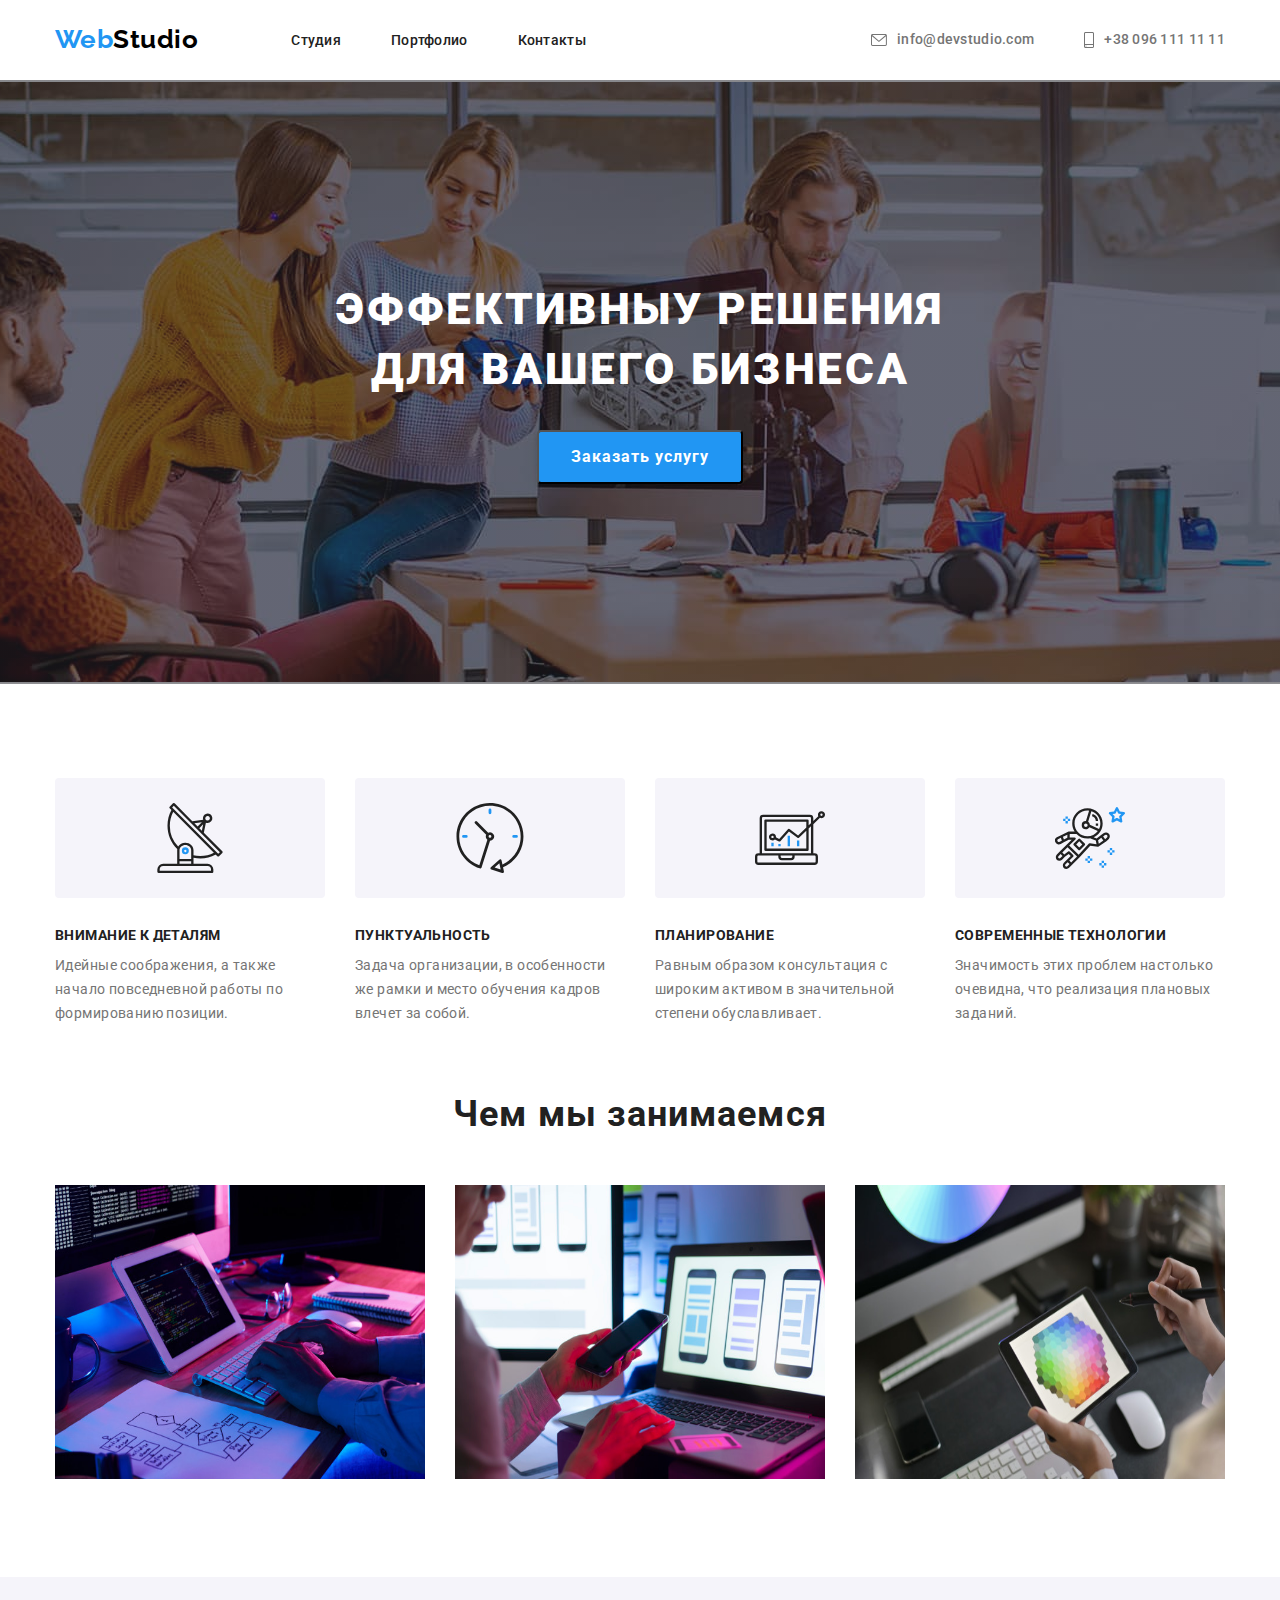
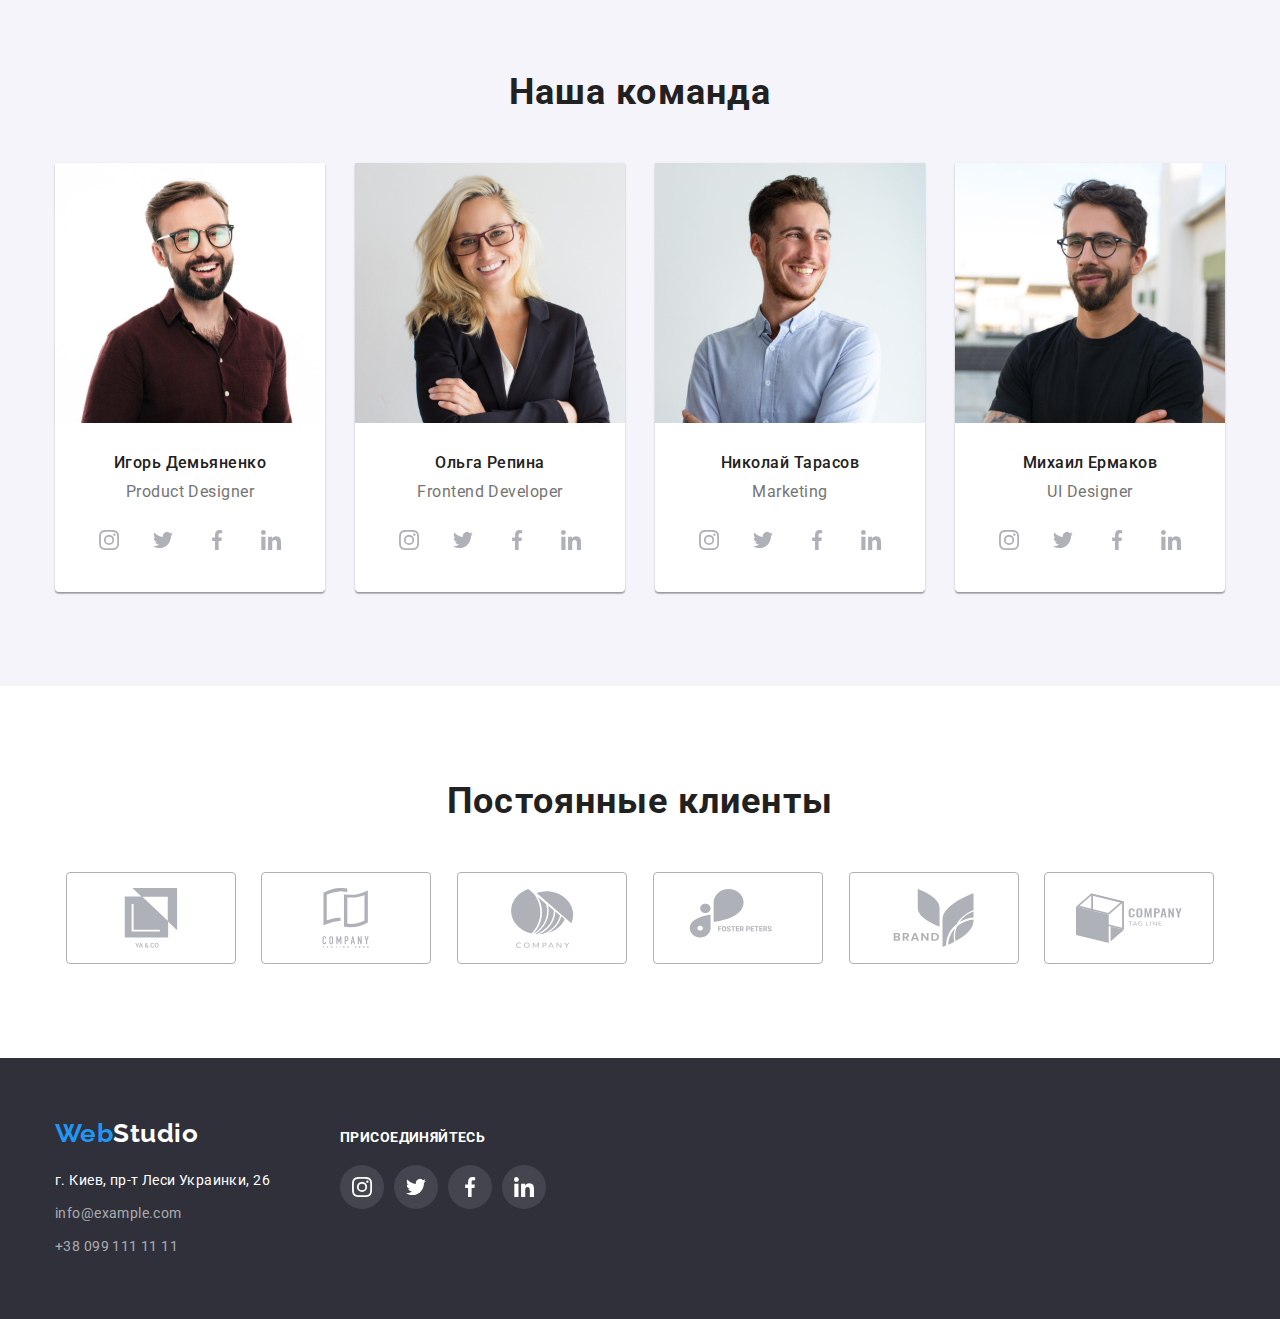
==== index.html @ c665d4f6 "создал" ====
<!DOCTYPE html>
<html lang="ru">
  <head>
    <meta charset="UTF-8" />
    <meta http-equiv="X-UA-Compatible" content="IE=edge" />
    <meta name="viewport" content="width=device-width, initial-scale=1.0" />
    <title>WebStudio</title>
    <link
      href="https://fonts.googleapis.com/css2?family=Oleo+Script&family=Raleway:wght@700&family=Roboto:wght@400;500;700;900&display=swap"
      rel="stylesheet"
    />
    <link
      rel="stylesheet"
      href="https://cdnjs.cloudflare.com/ajax/libs/modern-normalize/1.1.0/modern-normalize.min.css"
      integrity="sha512-wpPYUAdjBVSE4KJnH1VR1HeZfpl1ub8YT/NKx4PuQ5NmX2tKuGu6U/JRp5y+Y8XG2tV+wKQpNHVUX03MfMFn9Q=="
      crossorigin="anonymous"
      referrerpolicy="no-referrer"
    />

    <link rel="stylesheet" href="./css/styles.css" />
  </head>

  <body class="page">
    <!-- ====================header=================== -->
    <header class="page-header">
      <div class="container">
        <nav class="nav-logo">
          <a href="/" class="logo"> <span class="logo-blu">Web</span>Studio</a>
          <ul class="site-nav">
            <li><a href="./index.html">Студия</a></li>
            <li><a href="./portfolio.html">Портфолио</a></li>
            <li><a href="">Контакты</a></li>
          </ul>
        </nav>

        <ul class="contacts">
          <li>
            <a href="mailto:info@devstudio.com">
              <svg class="mail">
                <use href="./image/symbol-defs-hover.svg#icon-mail"></use>
              </svg>
              info@devstudio.com
            </a>
          </li>
          <li>
            <a href="tel:+380961111111">
              <svg class="tel">
                <use href="./image/symbol-defs-hover.svg#icon-smartphone"></use>
              </svg>
              +38 096 111 11 11
            </a>
          </li>
        </ul>
      </div>
    </header>

    <!-- =========================body================= -->

    <main>
      <!-- ========================= Hero ===================== -->

      <section class="hero">
        <div class="container">
          <h1 class="hero-title">ЭФФЕКТИВНЫУ РЕШЕНИЯ ДЛЯ ВАШЕГО БИЗНЕСА</h1>
          <button type="button" class="hero-button">Заказать услугу</button>
        </div>
      </section>

      <!-- ==========================Accent=============================== -->

      <section class="section-accent">
        <div class="container">
          <h2 class="visually-hidden">Скрытый заголовк</h2>

          <div class="proba">
            <div class="box-card-accent">
              <div class="box">
                <svg width="70px" height="70px">
                  <use href="./image/symbol-defs.svg#icon-antenna"></use>
                </svg>
              </div>
              <ul class="accent-list">
                <li class="accent-text">
                  <h3 class="section-title">Внимание к деталям</h3>
                  <p class="section-text">
                    Идейные соображения, а также начало повседневной работы по формированию позиции.
                  </p>
                </li>
              </ul>
            </div>

            <div class="box-card">
              <div class="box">
                <svg width="70px" height="70px">
                  <use href="./image/symbol-defs.svg#icon-clock"></use>
                </svg>
              </div>
              <ul class="accent-list">
                <li class="accent-text">
                  <h3 class="section-title">Пунктуальность</h3>
                  <p class="section-text">
                    Задача организации, в особенности же рамки и место обучения кадров влечет за
                    собой.
                  </p>
                </li>
              </ul>
            </div>
            <div class="box-card">
              <div class="box">
                <svg width="70px" height="70px">
                  <use href="./image/symbol-defs.svg#icon-diagram"></use>
                </svg>
              </div>
              <ul class="accent-list">
                <li class="accent-text">
                  <h3 class="section-title">Планирование</h3>
                  <p class="section-text">
                    Равным образом консультация с широким активом в значительной степени
                    обуславливает.
                  </p>
                </li>
              </ul>
            </div>
            <div class="box-card">
              <div class="box">
                <svg width="70px" height="70px">
                  <use href="./image/symbol-defs.svg#icon-astronaut"></use>
                </svg>
              </div>
              <ul class="accent-list">
                <li class="accent-text">
                  <h3 class="section-title">Современные технологии</h3>
                  <p class="section-text">
                    Значимость этих проблем настолько очевидна, что реализация плановых заданий.
                  </p>
                </li>
              </ul>
            </div>
          </div>
        </div>
      </section>

      <!-- ===========================About============================= -->

      <section class="secction-about">
        <div class="container">
          <h2 class="section-about-title">Чем мы занимаемся</h2>
          <ul class="about-list">
            <li class="about-img">
              <img src="./image/1.jpg" alt="создание сайта" width="370" height="294" />
            </li>
            <li class="about-img">
              <img
                src="./image/2.jpg"
                alt="создание мобильных приложений"
                width="370"
                height="294"
              />
            </li>
            <li class="about-img">
              <img src="./image/3.jpg" alt="дизайн" width="370" height="294" />
            </li>
          </ul>
        </div>
      </section>

      <!-- ============================Team============================ -->

      <section class="section-title-team">
        <div class="container">
          <h2 class="section-team-title">Наша команда</h2>
          <ul class="team-list">
            <li>
              <div class="card-team">
                <img src="./image/4.jpeg" alt="Игорь Демьяненко" width="270" height="260" />
                <div class="blok-name">
                  <h3 class="team-title">Игорь Демьяненко</h3>
                  <p lang="en" class="team-text">Product Designer</p>
                </div>
                <ul class="team-social">
                  <li class="item-team">
                    <a href="./portfolio.html" class="social-link">
                      <svg class="icon-team" widht="20px" height="20px">
                        <use href="./image/symbol-defs-hover.svg#icon-instagram"></use>
                      </svg>
                    </a>
                  </li>
                  <li class="item-team">
                    <a href="./portfolio.html" class="social-link">
                      <svg widht="20px" height="20px">
                        <use href="./image/symbol-defs-hover.svg#icon-twitter"></use>
                      </svg>
                    </a>
                  </li>
                  <li class="item-team">
                    <a href="./portfolio.html" class="social-link">
                      <svg widht="20px" height="20px">
                        <use href="./image/symbol-defs-hover.svg#icon-facebook"></use>
                      </svg>
                    </a>
                  </li>
                  <li class="item-team">
                    <a href="./portfolio.html" class="social-link">
                      <svg widht="20px" height="20px">
                        <use href="./image/symbol-defs-hover.svg#icon-linkedin"></use>
                      </svg>
                    </a>
                  </li>
                </ul>
              </div>
            </li>
            <li>
              <div class="card-team">
                <img src="./image/5.jpeg" alt="Ольга Репина" width="270" height="260" />
                <div class="blok-name">
                  <h3 class="team-title">Ольга Репина</h3>
                  <p lang="en" class="team-text">Frontend Developer</p>
                </div>
                <ul class="team-social">
                  <li class="item-team">
                    <a href="./portfolio.html" class="social-link">
                      <svg class="icon-team" widht="20px" height="20px">
                        <use href="./image/symbol-defs-hover.svg#icon-instagram"></use>
                      </svg>
                    </a>
                  </li>
                  <li class="item-team">
                    <a href="./portfolio.html" class="social-link">
                      <svg widht="20px" height="20px">
                        <use href="./image/symbol-defs-hover.svg#icon-twitter"></use>
                      </svg>
                    </a>
                  </li>
                  <li class="item-team">
                    <a href="./portfolio.html" class="social-link">
                      <svg widht="20px" height="20px">
                        <use href="./image/symbol-defs-hover.svg#icon-facebook"></use>
                      </svg>
                    </a>
                  </li>
                  <li class="item-team">
                    <a href="./portfolio.html" class="social-link">
                      <svg widht="20px" height="20px">
                        <use href="./image/symbol-defs-hover.svg#icon-linkedin"></use>
                      </svg>
                    </a>
                  </li>
                </ul>
              </div>
            </li>
            <li>
              <div class="card-team">
                <img src="./image/6.jpeg" alt="Николай Тарасов" width="270" height="260" />
                <div class="blok-name">
                  <h3 class="team-title">Николай Тарасов</h3>
                  <p lang="en" class="team-text">Marketing</p>
                </div>
                <ul class="team-social">
                  <li class="item-team">
                    <a href="./portfolio.html" class="social-link">
                      <svg class="icon-team" widht="20px" height="20px">
                        <use href="./image/symbol-defs-hover.svg#icon-instagram"></use>
                      </svg>
                    </a>
                  </li>
                  <li class="item-team">
                    <a href="./portfolio.html" class="social-link">
                      <svg widht="20px" height="20px">
                        <use href="./image/symbol-defs-hover.svg#icon-twitter"></use>
                      </svg>
                    </a>
                  </li>
                  <li class="item-team">
                    <a href="./portfolio.html" class="social-link">
                      <svg widht="20px" height="20px">
                        <use href="./image/symbol-defs-hover.svg#icon-facebook"></use>
                      </svg>
                    </a>
                  </li>
                  <li class="item-team">
                    <a href="./portfolio.html" class="social-link">
                      <svg widht="20px" height="20px">
                        <use href="./image/symbol-defs-hover.svg#icon-linkedin"></use>
                      </svg>
                    </a>
                  </li>
                </ul>
              </div>
            </li>

            <li>
              <div class="card-team">
                <img src="./image/7.jpeg" alt="Михаил Ермаков" width="270" height="260" />
                <div class="blok-name">
                  <h3 class="team-title">Михаил Ермаков</h3>
                  <p lang="en" class="team-text">UI Designer</p>
                </div>
                <ul class="team-social">
                  <li class="item-team">
                    <a href="./portfolio.html" class="social-link">
                      <svg class="icon-team" widht="20px" height="20px">
                        <use href="./image/symbol-defs-hover.svg#icon-instagram"></use>
                      </svg>
                    </a>
                  </li>
                  <li class="item-team">
                    <a href="./portfolio.html" class="social-link">
                      <svg widht="20px" height="20px">
                        <use href="./image/symbol-defs-hover.svg#icon-twitter"></use>
                      </svg>
                    </a>
                  </li>
                  <li class="item-team">
                    <a href="./portfolio.html" class="social-link">
                      <svg widht="20px" height="20px">
                        <use href="./image/symbol-defs-hover.svg#icon-facebook"></use>
                      </svg>
                    </a>
                  </li>
                  <li class="item-team">
                    <a href="./portfolio.html" class="social-link">
                      <svg widht="20px" height="20px">
                        <use href="./image/symbol-defs-hover.svg#icon-linkedin"></use>
                      </svg>
                    </a>
                  </li>
                </ul>
              </div>
            </li>
          </ul>
        </div>
      </section>

      <!-- =======================KLIENT======================= -->
      <section class="klient">
        <div class="container">
          <h1 class="visually-hidden">Odessa</h1>
          <h2 class="klient-title">Постоянные клиенты</h2>
          <!-- <div class="klient-compani"> -->

          <div class="klient-compani">
            <ul class="klient-list">
              <li>
                <a class="linkpo" href="/index.html"
                  ><div class="card-company">
                    <svg class="icon-klient">
                      <use href="./image/symbol-defs-hover.svg#icon-company1"></use>
                    </svg></div
                ></a>
              </li>
            </ul>
            <ul class="klient-list">
              <li>
                <a class="linkpo" href="/index.html"
                  ><div class="card-company">
                    <svg class="icon-klient">
                      <use href="./image/symbol-defs-hover.svg#icon-company2"></use>
                    </svg></div
                ></a>
              </li>
            </ul>
            <ul class="klient-list">
              <li>
                <a class="linkpo" href="/index.html"
                  ><div class="card-company">
                    <svg class="icon-klient">
                      <use href="./image/symbol-defs-hover.svg#icon-company3"></use>
                    </svg></div
                ></a>
              </li>
            </ul>
            <ul class="klient-list">
              <li>
                <a class="linkpo" href="/index.html"
                  ><div class="card-company">
                    <svg class="icon-klient">
                      <use href="./image/symbol-defs-hover.svg#icon-company4"></use>
                    </svg></div
                ></a>
              </li>
            </ul>
            <ul class="klient-list">
              <li>
                <a class="linkpo" href="/index.html"
                  ><div class="card-company">
                    <svg class="icon-klient">
                      <use href="./image/symbol-defs-hover.svg#icon-company5"></use>
                    </svg></div
                ></a>
              </li>
            </ul>
            <ul class="klient-list">
              <li>
                <a class="linkpo" href="/index.html"
                  ><div class="card-company">
                    <svg class="icon-klient">
                      <use href="./image/symbol-defs-hover.svg#icon-company6"></use>
                    </svg></div
                ></a>
              </li>
            </ul>
          </div>
        </div>
      </section>
    </main>

    <!-- ===========================footer===================== -->

    <footer>
      <section class="section-footer">
        <div class="container">
          <div class="footer-adress-blok">
            <a href="/" class="logo logo-footer">
              <span class="logo-blu">Web</span><span class="logo-white">Studio</span></a
            >
            <address>
              <div class="adress">
                <ul class="adress-list">
                  <li class="logo-adress">
                    <a
                      href="https://www.google.com/maps/place/%D0%B1%D1%83%D0%BB.+%D0%9B%D0%B5%D1%81%D0%B8+%D0%A3%D0%BA%D1%80%D0%B0%D0%B8%D0%BD%D0%BA%D0%B8,+26,+%D0%9A%D0%B8%D0%B5%D0%B2,+02000/@50.4265807,30.5383858,17z/data=!3m1!4b1!4m5!3m4!1s0x40d4cf0e033ecbe9:0x57a4dffefec77da0!8m2!3d50.4265807!4d30.5383858"
                    >
                      г. Киев, пр-т Леси Украинки, 26</a
                    >
                  </li>

                  <li class="logo-mail"><a href="mailto:info@example.com">info@example.com</a></li>

                  <li class="logo-tel"><a href="tel:+380991111111">+38 099 111 11 11</a></li>
                </ul>
              </div>
            </address>
          </div>
          <div class="footer-social">
            <h3 class="footer-social-title">присоединяйтесь</h3>
            <ul class="footer-social-list">
              <li class="item-team">
                <a href="./portfolio.html" class="social-link-footer">
                  <svg class="icon-team" widht="20px" height="20px">
                    <use href="./image/symbol-defs-hover.svg#icon-instagram"></use>
                  </svg>
                </a>
              </li>
              <li class="item-team">
                <a href="./portfolio.html" class="social-link-footer">
                  <svg widht="20px" height="20px">
                    <use href="./image/symbol-defs-hover.svg#icon-twitter"></use>
                  </svg>
                </a>
              </li>
              <li class="item-team">
                <a href="./portfolio.html" class="social-link-footer">
                  <svg widht="20px" height="20px">
                    <use href="./image/symbol-defs-hover.svg#icon-facebook"></use>
                  </svg>
                </a>
              </li>
              <li class="item-team">
                <a href="./portfolio.html" class="social-link-footer">
                  <svg widht="20px" height="20px">
                    <use href="./image/symbol-defs-hover.svg#icon-linkedin"></use>
                  </svg>
                </a>
              </li>
            </ul>
          </div>
        </div>
      </section>
    </footer>
  </body>
</html>
---- css/styles.css ----
/* html {
  box-sizing: border-box;
}
*,
*::before,
*::after {
  box-sizing: inherit;
  margin: 0;
} */

*,
*::before,
*::after {
  box-sizing: border-box;
  margin: 0px;
}

:root {
  --primary-text-color: #757575;
  --title-text-color: #212121;
  --accent-text-color: #2196f3;
  --box-sizing: 1200px;
}
.page {
  background: #ffffff;
  color: var(--primary-text-color);
  font-family: roboto, sans-serif;
  letter-spacing: 0.03em;
}

ul {
  list-style: none;
  padding: 0px;
  margin: 0px;
}

h1,
h2,
h3,
h4,
h5,
h6,
p,
ul,
ol {
  box-sizing: border-box;
}

a {
  text-decoration: none;
}
.visually-hidden {
  position: absolute;
  width: 1px;
  height: 1px;
  margin: -1px;
  border: 0;
  padding: 0;
  white-space: nowrap;
  clip-path: inset(100%);
  clip: rect(0 0 0 0);
  overflow: hidden;
}

/* * * {
  outline: 2px solid red;
} */

.container {
  width: var(--box-sizing);
  margin-left: auto;
  margin-right: auto;
}

/* =====хедер======= */

.page-header {
  padding-top: 24px;
  padding-bottom: 25px;
  background: #ffffff;
}

.page-header .container {
  box-sizing: border-box;
  width: var(--box-sizing);
  display: flex;
  /* height: 80px; */
  align-items: center;
  margin: auto;
  padding-left: 15px;
  padding-right: 15px;
  /* outline: 2px solid red; */
}

.nav-logo {
  display: flex;
  align-items: center;
  margin-left: 0px;
}
/* .page-header {
  display: flex;
  align-items: center;
} */

/* логотип */
.logo {
  color: #000000;
  font-family: Raleway;
  font-size: 26px;
  line-height: 1.2;
  font-weight: 700;
  text-decoration: none;
  margin-right: 93px;
}
.logo-blu {
  color: var(--accent-text-color);
}
/* навигация */
.site-nav {
  display: flex;
  flex-direction: row;
  gap: 50px;
}
.site-nav a {
  color: var(--title-text-color);
  font-size: 14px;
  letter-spacing: 0.02em;
  font-weight: 500;
  font-size: 14px;
  line-height: 1.14;
}
.site-nav a:hover,
.site-nav a:focus {
  color: var(--accent-text-color);
}
/* контакты */
.contacts a {
  color: var(--primary-text-color);
  font-weight: 500;
  font-size: 14px;
  line-height: 1.14;
  letter-spacing: 0.02em;
  text-decoration: none;
  margin: 0;
  display: flex;
  align-items: center;
  justify-content: space-between;
}
.contacts {
  display: flex;
  gap: 50px;
  margin-left: auto;
  align-items: center;
}

.contacts :hover,
.contacts :focus,
.contacts :hover .mail,
.contacts :focus .mail,
.contacts :hover .tel,
.contacts :focus .tel {
  color: var(--accent-text-color);
  fill: var(--accent-text-color);
}
.mail {
  display: block;
  width: 16px;
  height: 12px;
  padding: 0;
  border: 0;
  margin-right: 10px;
  fill: var(--primary-text-color);
}
.tel {
  display: block;
  width: 10px;
  height: 16px;
  padding: 0;
  border: 0;
  margin-right: 10px;
  fill: var(--primary-text-color);
  /* outline: 2px solid red; */
}
/*========= hero ===========*/

.hero {
  padding-top: 200px;
  padding-bottom: 200px;
  background-color: #c4c4c4;
  background-image: linear-gradient(rgba(47, 48, 58, 0.4), rgba(47, 48, 58, 0.4)),
    url(../image/hero.jpeg);
  max-width: 1600px;
  background-position: 50% 50%;
  background-repeat: no-repeat;
  margin: auto;
}

.hero .container {
  width: 1200px;
  margin: auto;
}

/* .hero ::before {
  display: block;
  background-image: url(../image/hero.jpeg);
  background: rgba(47, 48, 58, 0.4);
  background-size: contain;
  background-position: center;
} */

.hero-title,
.hero-button {
  color: #ffffff;
  /* color: #1fda9b; */
}
.hero-title {
  width: 696px;
  font-weight: 900;
  font-size: 44px;
  line-height: 1.36;
  text-align: center;
  letter-spacing: 0.06em;
  margin: auto;
  padding-bottom: 30px;
}

/* button */
.hero-button {
  /* width: 200px;
  height: 50px; */
  background-color: #2196f3;
  font-family: inherit;
  box-shadow: 0px 4px 4px rgba(0, 0, 0, 0.15);
  border-radius: 4px;
  font-weight: 700;
  font-size: 16px;
  line-height: 1.88;
  display: flex;
  /* align-items: center; */
  text-align: center;
  letter-spacing: 0.06em;
  cursor: pointer;
  margin: auto;
  padding: 10px 32px;
  /* box-sizing: border-box;
  width: 200px;
  height: 50px; */
}
/* ===== Accent section =======*/
.box {
  width: 270px;
  height: 120px;
  background: #f5f4fa;
  border-radius: 4px;
  /* outline: 2px solid red; */
  display: flex;
  justify-content: center;
  align-items: center;
  /* padding: 25px 100px; */
  /* margin-bottom: 30px; */
}
.section-accent {
  padding-top: 94px;
  padding-bottom: 94px;
}

.section-accent .container {
  width: var(--box-sizing);
  margin: auto;
  padding-left: 15px;
  padding-right: 15px;
}

.proba {
  display: flex;
  justify-content: space-between;
}

.accent-text {
  width: 270px;
  height: 101px;
  /* margin-right: 30px; */
  /* padding: 0px; */
}

.section-title {
  color: var(--title-text-color);
  font-weight: 700;
  font-size: 14px;
  line-height: 1.14;
  letter-spacing: 0.03em;
  text-transform: uppercase;
  padding-bottom: 10px;
  padding-top: 30px;
}

.section-text {
  font-size: 14px;
  line-height: 1.71;
  letter-spacing: 0.03em;
  box-sizing: border-box;
  width: 270px;
}

/* ========About================= */
.secction-about {
  padding-bottom: 94px;
}

.secction-about .container {
  width: var(--box-sizing);
  margin: auto;
  padding-left: 15px;
  padding-right: 15px;
}
.section-about-title {
  color: var(--title-text-color);
  font-weight: 700;
  font-size: 36px;
  line-height: 1.17;
  text-align: center;
  letter-spacing: 0.03em;
  /* padding-top: 94px; */
  justify-content: center;
  margin-bottom: 50px;
}
.about-list {
  padding: 0px;
  /* padding-bottom: 94px; */
  box-sizing: border-box;
  display: flex;
  flex-wrap: wrap;
  gap: 30px;
  margin-left: auto;
  margin-right: auto;
  justify-content: center;
}
.about {
  width: var(--box-sizing);
}

/* ==============================Team============== */

.section-title-team {
  padding-top: 94px;
  background: #F5F4FA;
  padding-bottom: 94px;
}

.section-title-team .container {
  width: var(--box-sizing);
  margin: auto;
  padding-left: 15px;
  padding-right: 15px;
}

/* .team-vizitka {
  display: flex;
  flex-direction: row;
} */

.section-team-title {
  color: var(--title-text-color);
  font-weight: 700;
  font-size: 36px;
  line-height: 1.17;
  text-align: center;
  letter-spacing: 0.03em;
  box-sizing: border-box;
  margin-bottom: 50px;
  /* outline: 2px solid red; */
  /* margin-bottom: 50px; */
}

.card-team {
  width: 270px;
  height: auto;
  padding-bottom: 30px;
  border-radius: 0px 0px 4px 4px;
  box-shadow: 0px 1px 3px rgba(0, 0, 0, 0.12), 0px 1px 1px rgba(0, 0, 0, 0.14),
    0px 2px 1px rgba(0, 0, 0, 0.2);
  background-color: #ffffff;
  display: flex;
  flex-direction: column;
}

.blok-name {
  padding-top: 30px;
  display: flex;
  flex-direction: column;
  justify-items: center;
  align-items: center;
  gap: 10px;
}
.team-title {
  color: var(--title-text-color);
  font-weight: 500;
  font-size: 16px;
  line-height: 1.2;
  text-align: center;
  letter-spacing: 0.03em;
  /* padding-bottom: 10px; */
}

.team-text {
  font-size: 16px;
  line-height: 1.2;
  text-align: center;
  letter-spacing: 0.03em;
  margin-bottom: 16px;
}

.team-list {
  padding: 0px;
  display: flex;
  flex-wrap: wrap;
  justify-content: center;
  gap: 30px;
  padding: 0px;
}
/* .social {
  display: flex;
  flex-direction: column;
  /* width: 270px; */
  /*height: 44px; */
  flex-direction: row;
  align-content: center;
  justify-content: space-around;
  margin: auto;
}


.social-cart {
  width: 44px;
  height: 44px;
  border-radius: 50%;
  padding: 0;
  margin: 0;
  fill: var(--primary-text-color);
  /* outline: 2px solid red; */
} */

/* .icon-social {
  width: 20px;
  height: 20px;
} */



/* .social :focus .social-cart,
.social :focus {
  background-color: var(--accent-text-color);
  fill: #ffffff;
} */
.item-team{
    display: flex;
  justify-content: center;
  gap: 10px;
}

.team-social {
  display: flex;
  justify-content: center;
  align-items: center;
  gap: 10px;
}

.social-link {
  width: 44px;
  height: 44px;
  border-radius: 50%;
  fill: #AFB1B8;
  display: flex;
justify-content: center;
align-items: center;
}

.social-link:hover,
.social-link:focus{
  background-color: var(--accent-text-color);
  fill:#ffffff
}

/* ===============================KLIENT======================= */
.klient {
  padding-top: 94px;
  padding-bottom: 94px;
}
.contaner .container {
  width: var(--box-sizing);
  margin: auto;
  padding-left: 15px;
  padding-right: 15px;
}
.klient-title {
  color: var(--title-text-color);
  font-weight: 700;
  font-size: 36px;
  line-height: 1.17;
  text-align: center;
  letter-spacing: 0.03em;
}
.klient-compani {
  display: flex;
  flex-wrap: nowrap;
  justify-content: space-evenly;
  margin-top: 50px;
  /* outline: 2px solid wheat; */
}
/* width: 170px;
height: 92px;
left: 615px;
top: 2493px;

border: 1px solid #AFB1B8;
border-radius: 4px; */

.card-company {
  box-sizing: border-box;
  width: 170px;
  height: 92px;
  border: 1px solid #afb1b8;
  border-radius: 4px;
  display: flex;
  justify-content: center;
  align-items: center;
  object-fit: fill;
  /* outline: 2px solid blue; */
}
.icon-klient {
  width: 106px;
  height: 60px;
  fill: #afb1b8;
}

.icon-team {
  flex: var(--primary-text-color);
}



.card-company:hover,
.linkpo:hover,
.linkpo:hover .icon-klient {
  border-color: var(--accent-text-color);
  fill: var(--accent-text-color);
}
.card-company:focus,
.linkpo:focus,
.linkpo:focus .icon-klient {
  border-color: var(--accent-text-color);
  fill: var(--accent-text-color);
}

/* outline: 2px solid red; */

/*----------------------- footer ----------------------- */

.section-footer {
  padding-top: 60px;
  padding-bottom: 60px;
}

.section-footer .container {
  width: var(--box-sizing);
  margin: auto;
  width: var(--box-sizing);
  margin: auto;
  padding-left: 15px;
  padding-right: 15px;
  display: flex;
  /* flex-wrap: wrap; */
  align-items: baseline;
  gap: 70px;
}

.footer-social-list {
  display: flex;
  justify-content: start;
  gap: 10px;
}
.section-footer {
  background-color: #2f303a;
}

.logo-white {
  color: #ffffff;
}

.adress {
  margin-top: 20px;
}
.adress ul {
  display: flex;
  flex-direction: column;
  gap: 9px;
}

.logo-footer {
  display: inline-block;
  padding-left: 0px;
  margin: 0px;
}
.logo-adress a {
  color: #ffffff;
  font-size: 14px;
  line-height: 1.71;
  letter-spacing: 0.03em;
  text-decoration: none;
  font-style: normal;
  display: inline-block;
  /* padding-top: 10px; */
}
.logo-mail a,
.logo-tel a {
  color: rgba(255, 255, 255, 0.6);
  font-size: 14px;
  line-height: 1.71;
  letter-spacing: 0.03em;
  text-decoration: none;
  font-style: normal;
  display: inline-block;
  /* padding-top: 9px; */
}

.adres-list {
  padding: 0px;
}

.footer-social-title {
  font-weight: 700;
  font-size: 14px;
  line-height: 16px;
  letter-spacing: 0.03em;
  text-transform: uppercase;
  color: #ffffff;
  margin-bottom: 20px;
}

.social-link-footer{
  width: 44px;
  height: 44px;
  border-radius: 50%; 
  display: flex;
  justify-content: center;
  align-items: center;
  background: rgba(255, 255, 255, 0.1);
  fill: #ffffff;
}

.footer-social-list :hover,
.footer-social-list :focus {
  background-color: var(--accent-text-color);
  border-radius: 50%;
}

/* =======================================Portfolio========================================= */

.header-portfolio {
  border-bottom-width: 1px;
  border-bottom-style: solid;
  border-bottom-color: #ececec;
}

/* ----Portfolio button----- */

.portfolio {
  padding: 94px 0px;
}
.portfolio .container {
  max-width: 1200px;
  margin: auto;
  padding: 0px 15px;
}

.filter-button {
  background: #f5f4fa;
  border-radius: 4px;
  font-family: inherit;
  font-weight: 500;
  font-size: 16px;
  line-height: 1.62;
  letter-spacing: 0.03em;
  cursor: pointer;
  border: 0;
  padding-top: 6px;
  padding-bottom: 6px;
  padding-left: 22px;
  padding-right: 22px;
}

.filter-button:hover,
.filter-button:focus {
  background-color: var(--accent-text-color);
  color: #ffffff;
  box-shadow: 0px 1px 1px rgba(0, 0, 0, 0.12), 0px 4px 4px rgba(0, 0, 0, 0.06),
    1px 4px 6px rgba(0, 0, 0, 0.16);
}

.list-filter {
  padding: 0px;
  display: flex;
  flex-wrap: wrap;
  justify-content: center;
  gap: 8px;
  margin-bottom: 50px;
}

/* ========== Portfolio work ==========*/

.portfolio-title-work {
  width: var(--box-sizing);
  margin: auto;
  margin-bottom: 94px;
}

.portfolio-work {
  justify-content: center;
}

.work {
  display: flex;
  flex-wrap: wrap;
  gap: 30px;
  padding: 0px;
  /* width: var(--box-sizing); */
  justify-content: center;
}

.card-work {
  display: flex;
  flex-direction: column;
}

.card-work:hover,
.card-work:focus {
  box-shadow: 0px 1px 1px rgba(0, 0, 0, 0.12), 0px 4px 4px rgba(0, 0, 0, 0.06),
    1px 4px 6px rgba(0, 0, 0, 0.16);
}

.card-work-name {
  padding: 20px 24px;
  display: flex;
  flex-direction: column;
  gap: 10px;
  border: 1px solid #ececec;
}
.work-title {
  color: var(--title-text-color);
  font-weight: 700;
  font-size: 18px;
  line-height: 2;
  letter-spacing: 0.06em;
}
.work-text {
  font-size: 16px;
  line-height: 1.88;
  letter-spacing: 0.03em;
}
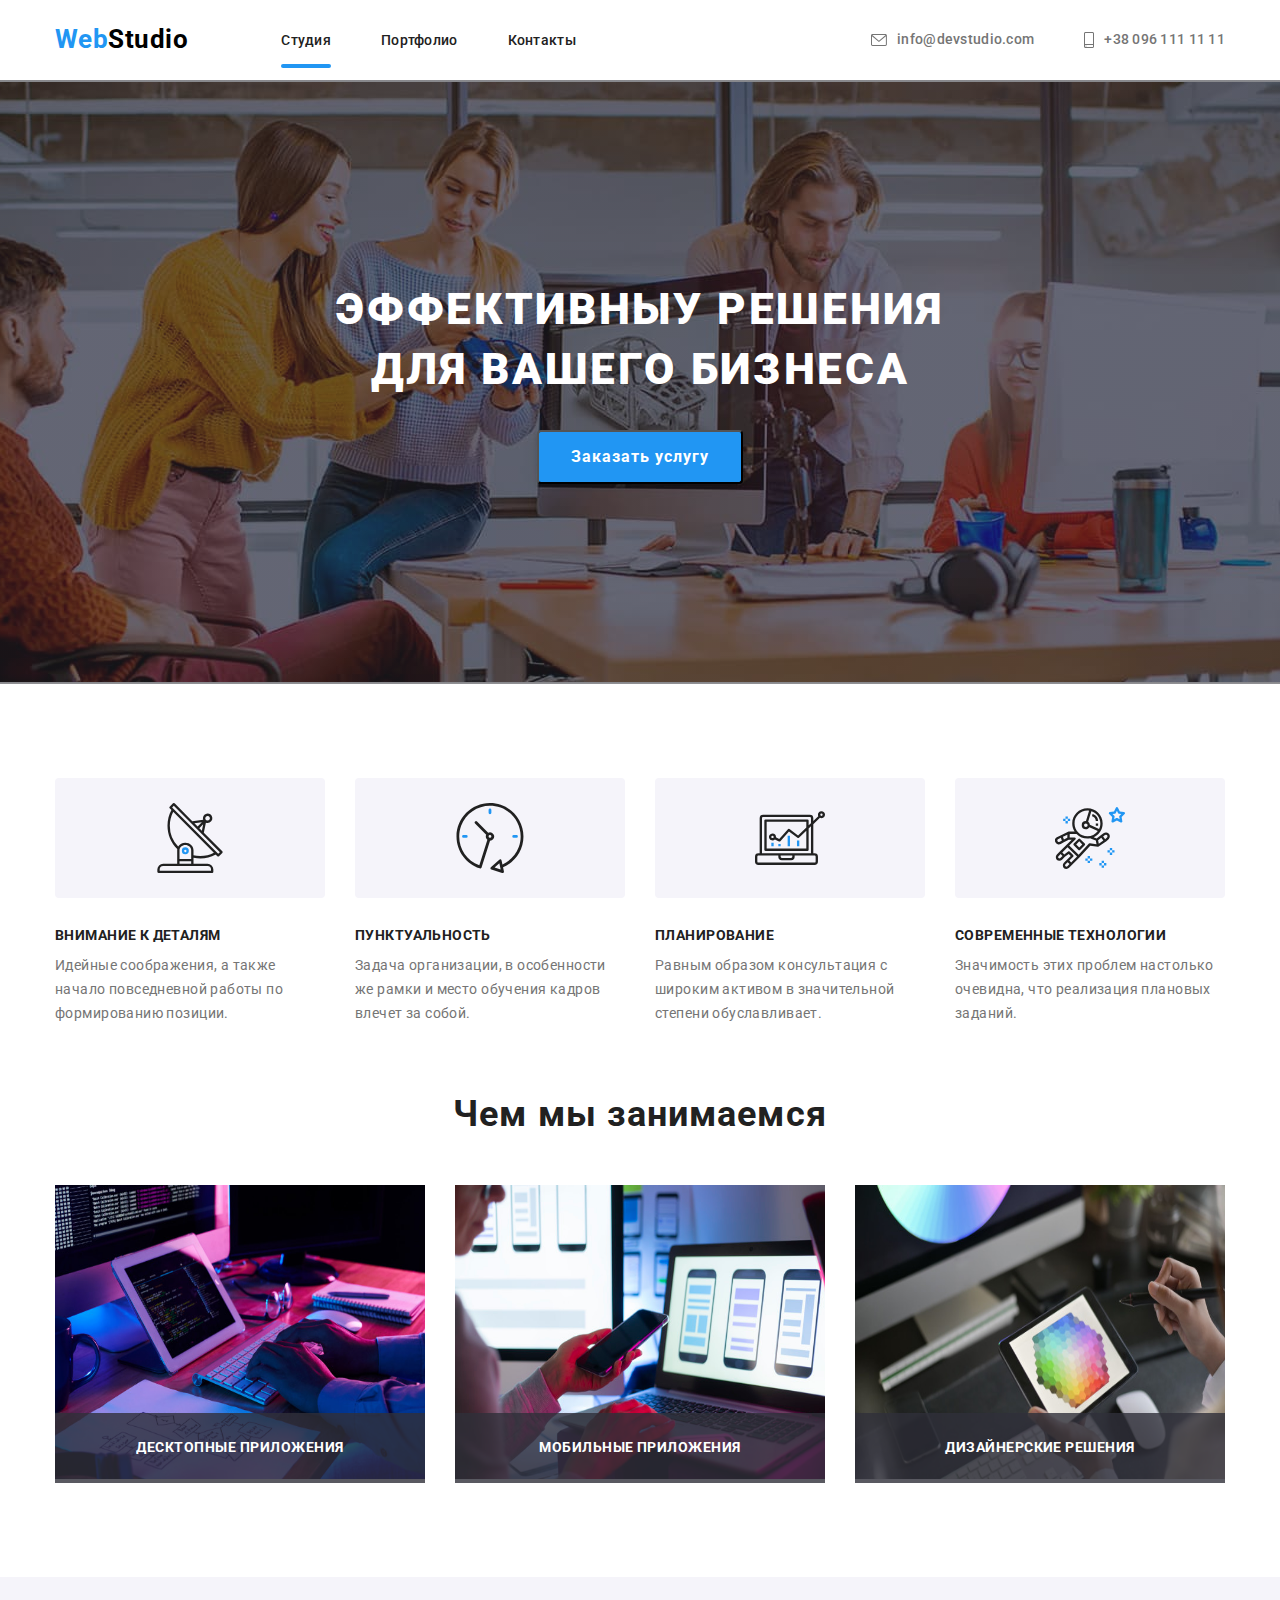
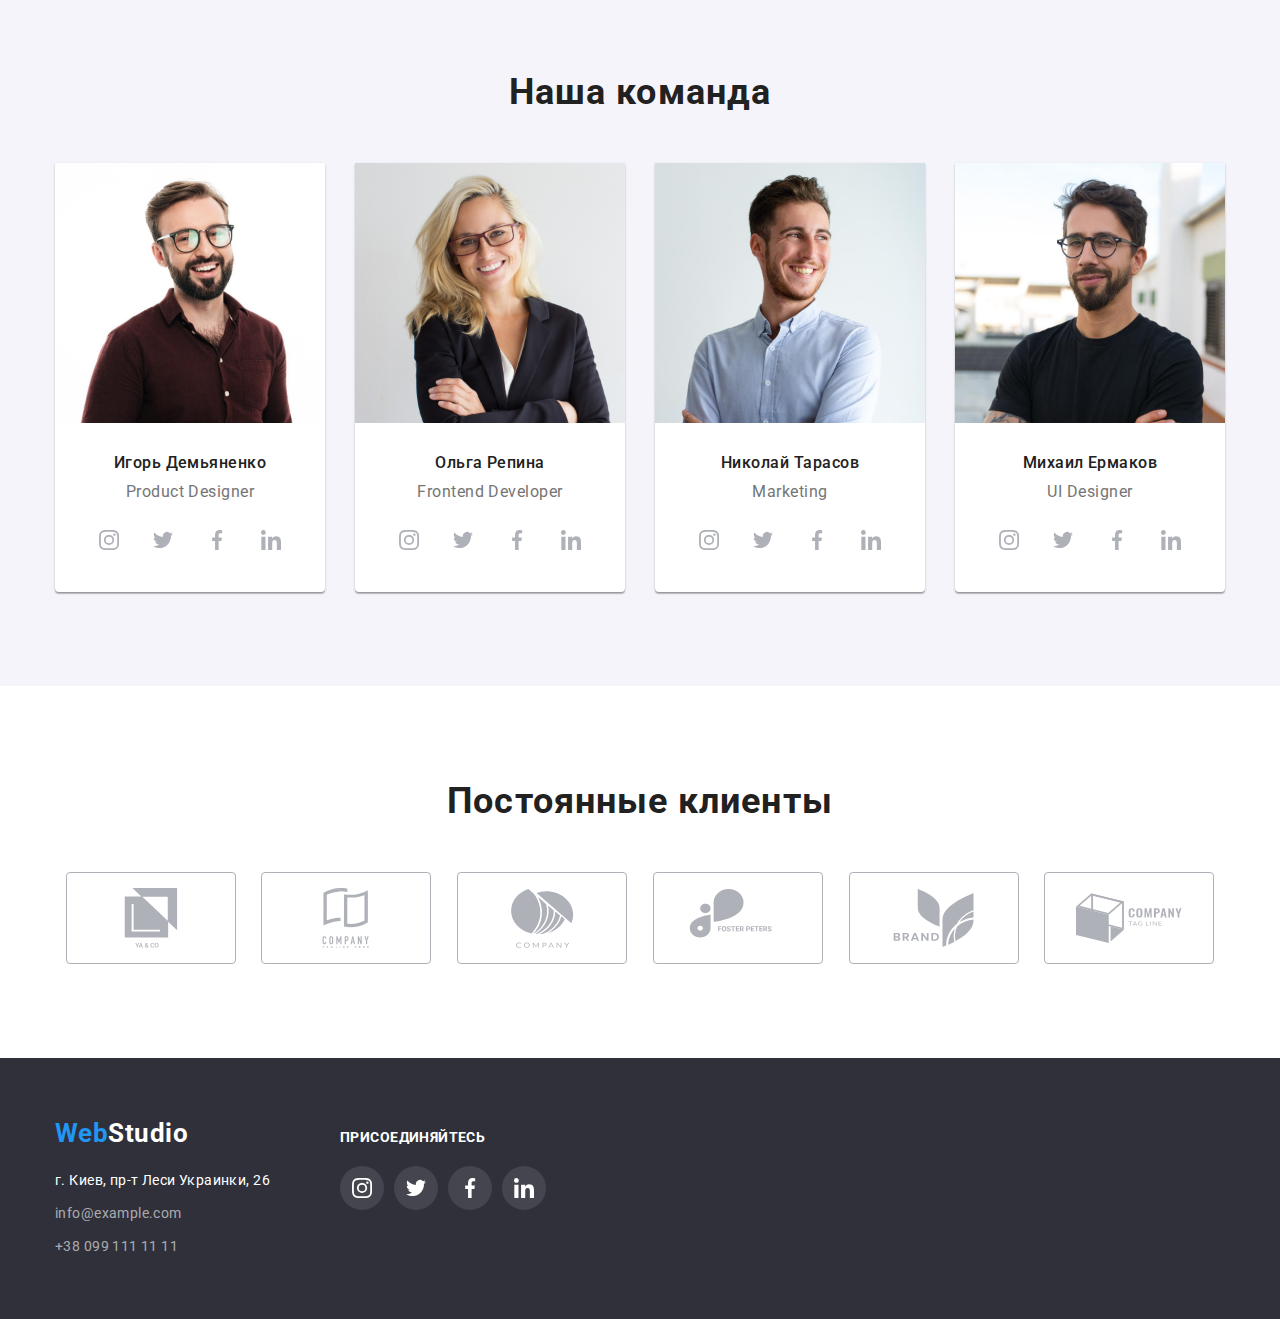
==== commit ed17613f: "притер" ====
--- a/index.html
+++ b/index.html
@@ -27,9 +27,9 @@
         <nav class="nav-logo">
           <a href="/" class="logo"> <span class="logo-blu">Web</span>Studio</a>
           <ul class="site-nav">
-            <li><a href="./index.html">Студия</a></li>
+            <li class="bt-studio"><a href="./index.html">Студия</a></li>
             <li><a href="./portfolio.html">Портфолио</a></li>
-            <li><a href="">Контакты</a></li>
+            <li class="bt-contakt"><a href="">Контакты</a></li>
           </ul>
         </nav>
 
@@ -147,18 +147,28 @@
           <h2 class="section-about-title">Чем мы занимаемся</h2>
           <ul class="about-list">
             <li class="about-img">
-              <img src="./image/1.jpg" alt="создание сайта" width="370" height="294" />
-            </li>
+              <div class="about-img-package">
+                <img src="./image/1.jpg" alt="создание сайта" width="370" height="294" />
+                <p class="about-legend">Десктопные приложения</p>
+              </div>
+            </li>
+
             <li class="about-img">
-              <img
-                src="./image/2.jpg"
-                alt="создание мобильных приложений"
-                width="370"
-                height="294"
-              />
+              <div class="about-img-package">
+                <img
+                  src="./image/2.jpg"
+                  alt="создание мобильных приложений"
+                  width="370"
+                  height="294"
+                />
+                <p class="about-legend">Мобильные приложения</p>
+              </div>
             </li>
             <li class="about-img">
-              <img src="./image/3.jpg" alt="дизайн" width="370" height="294" />
+              <div class="about-img-package">
+                <img src="./image/3.jpg" alt="дизайн" width="370" height="294" />
+                <p class="about-legend">Дизайнерские решения</p>
+              </div>
             </li>
           </ul>
         </div>
@@ -340,7 +350,7 @@
 
           <div class="klient-compani">
             <ul class="klient-list">
-              <li>
+              <li class="klient-package">
                 <a class="linkpo" href="/index.html"
                   ><div class="card-company">
                     <svg class="icon-klient">
@@ -434,28 +444,28 @@
           <div class="footer-social">
             <h3 class="footer-social-title">присоединяйтесь</h3>
             <ul class="footer-social-list">
-              <li class="item-team">
+              <li class="">
                 <a href="./portfolio.html" class="social-link-footer">
                   <svg class="icon-team" widht="20px" height="20px">
                     <use href="./image/symbol-defs-hover.svg#icon-instagram"></use>
                   </svg>
                 </a>
               </li>
-              <li class="item-team">
+              <li class="">
                 <a href="./portfolio.html" class="social-link-footer">
                   <svg widht="20px" height="20px">
                     <use href="./image/symbol-defs-hover.svg#icon-twitter"></use>
                   </svg>
                 </a>
               </li>
-              <li class="item-team">
+              <li class="">
                 <a href="./portfolio.html" class="social-link-footer">
                   <svg widht="20px" height="20px">
                     <use href="./image/symbol-defs-hover.svg#icon-facebook"></use>
                   </svg>
                 </a>
               </li>
-              <li class="item-team">
+              <li class="">
                 <a href="./portfolio.html" class="social-link-footer">
                   <svg widht="20px" height="20px">
                     <use href="./image/symbol-defs-hover.svg#icon-linkedin"></use>
--- a/css/styles.css
+++ b/css/styles.css
@@ -105,7 +105,6 @@
 /* логотип */
 .logo {
   color: #000000;
-  font-family: Raleway;
   font-size: 26px;
   line-height: 1.2;
   font-weight: 700;
@@ -181,6 +180,30 @@
   fill: var(--primary-text-color);
   /* outline: 2px solid red; */
 }
+
+/* .bt-studio{
+border-bottom: #2196f3 4px solid;
+border-radius: 4px;
+} */
+
+.bt-studio,
+.bt-portfolio {
+  position: relative;
+}
+
+.bt-studio::after,
+.bt-portfolio::after {
+  content: '';
+  position: absolute;
+  width: 100%;
+  height: 4px;
+  background: #2196f3;
+  border-radius: 2px;
+
+  bottom: -100%;
+  left: 0%;
+}
+
 /*========= hero ===========*/
 
 .hero {
@@ -335,6 +358,27 @@
   margin-right: auto;
   justify-content: center;
 }
+
+.about-img {
+  position: relative;
+}
+
+.about-legend {
+  position: absolute;
+
+  font-weight: 700;
+  font-size: 14px;
+  line-height: 1.14;
+  text-align: center;
+  /* letter-spacing: 0.03em; */
+  text-transform: uppercase;
+  color: #ffffff;
+  background: rgba(47, 48, 58, 0.8);
+  width: 100%;
+  padding: 27px;
+  bottom: 0;
+}
+
 .about {
   width: var(--box-sizing);
 }
@@ -343,7 +387,7 @@
 
 .section-title-team {
   padding-top: 94px;
-  background: #F5F4FA;
+  background: #f5f4fa;
   padding-bottom: 94px;
 }
 
@@ -421,14 +465,13 @@
 /* .social {
   display: flex;
   flex-direction: column;
-  /* width: 270px; */
-  /*height: 44px; */
+  width: 270px;
+  height: 44px;
   flex-direction: row;
   align-content: center;
   justify-content: space-around;
   margin: auto;
-}
-
+} */
 
 .social-cart {
   width: 44px;
@@ -438,7 +481,8 @@
   margin: 0;
   fill: var(--primary-text-color);
   /* outline: 2px solid red; */
-} */
+}
+*/
 
 /* .icon-social {
   width: 20px;
@@ -452,8 +496,8 @@
   background-color: var(--accent-text-color);
   fill: #ffffff;
 } */
-.item-team{
-    display: flex;
+.item-team {
+  display: flex;
   justify-content: center;
   gap: 10px;
 }
@@ -469,16 +513,19 @@
   width: 44px;
   height: 44px;
   border-radius: 50%;
-  fill: #AFB1B8;
-  display: flex;
-justify-content: center;
-align-items: center;
+  fill: #afb1b8;
+  display: flex;
+  justify-content: center;
+  align-items: center;
+  transition-property: background-color;
+  transition-duration: 250ms;
+  transition-timing-function: cubic-bezier(0.4, 0, 0.2, 1);
 }
 
 .social-link:hover,
-.social-link:focus{
+.social-link:focus {
   background-color: var(--accent-text-color);
-  fill:#ffffff
+  fill: #ffffff;
 }
 
 /* ===============================KLIENT======================= */
@@ -525,23 +572,41 @@
   justify-content: center;
   align-items: center;
   object-fit: fill;
+  transition-property: border-color;
+  transition-duration: 250ms;
+  transition-timing-function: cubic-bezier(0.4, 0, 0.2, 1);
+
+
   /* outline: 2px solid blue; */
 }
 .icon-klient {
   width: 106px;
   height: 60px;
   fill: #afb1b8;
+  transition-property: fill;
+  transition-duration: 250ms;
+  transition-timing-function: cubic-bezier(0.4, 0, 0.2, 1);
+
 }
 
 .icon-team {
   flex: var(--primary-text-color);
 }
 
-
-
+.linkpo {
+}
+
+.klient-package,
+.linkpo,
+.icon-klient
+.klient-package,
+.card-company {
+  }
+
+/* .klient-package:hover, */
 .card-company:hover,
-.linkpo:hover,
-.linkpo:hover .icon-klient {
+/* .linkpo:hover, */
+.card-company:hover  .icon-klient {
   border-color: var(--accent-text-color);
   fill: var(--accent-text-color);
 }
@@ -579,6 +644,10 @@
   justify-content: start;
   gap: 10px;
 }
+
+
+
+
 .section-footer {
   background-color: #2f303a;
 }
@@ -630,29 +699,32 @@
 .footer-social-title {
   font-weight: 700;
   font-size: 14px;
-  line-height: 16px;
+  line-height: 1.14;
   letter-spacing: 0.03em;
   text-transform: uppercase;
   color: #ffffff;
   margin-bottom: 20px;
 }
 
-.social-link-footer{
+.social-link-footer {
   width: 44px;
   height: 44px;
-  border-radius: 50%; 
+  border-radius: 50%;
   display: flex;
   justify-content: center;
   align-items: center;
   background: rgba(255, 255, 255, 0.1);
   fill: #ffffff;
-}
-
-.footer-social-list :hover,
-.footer-social-list :focus {
+  transition-property: background-color:;
+  transition-duration: 250ms;
+  transition-timing-function: cubic-bezier(0.4, 0, 0.2, 1);
+}
+
+.social-link-footer:hover,
+.social-link-footer:focus {
   background-color: var(--accent-text-color);
-  border-radius: 50%;
-}
+}
+
 
 /* =======================================Portfolio========================================= */
 
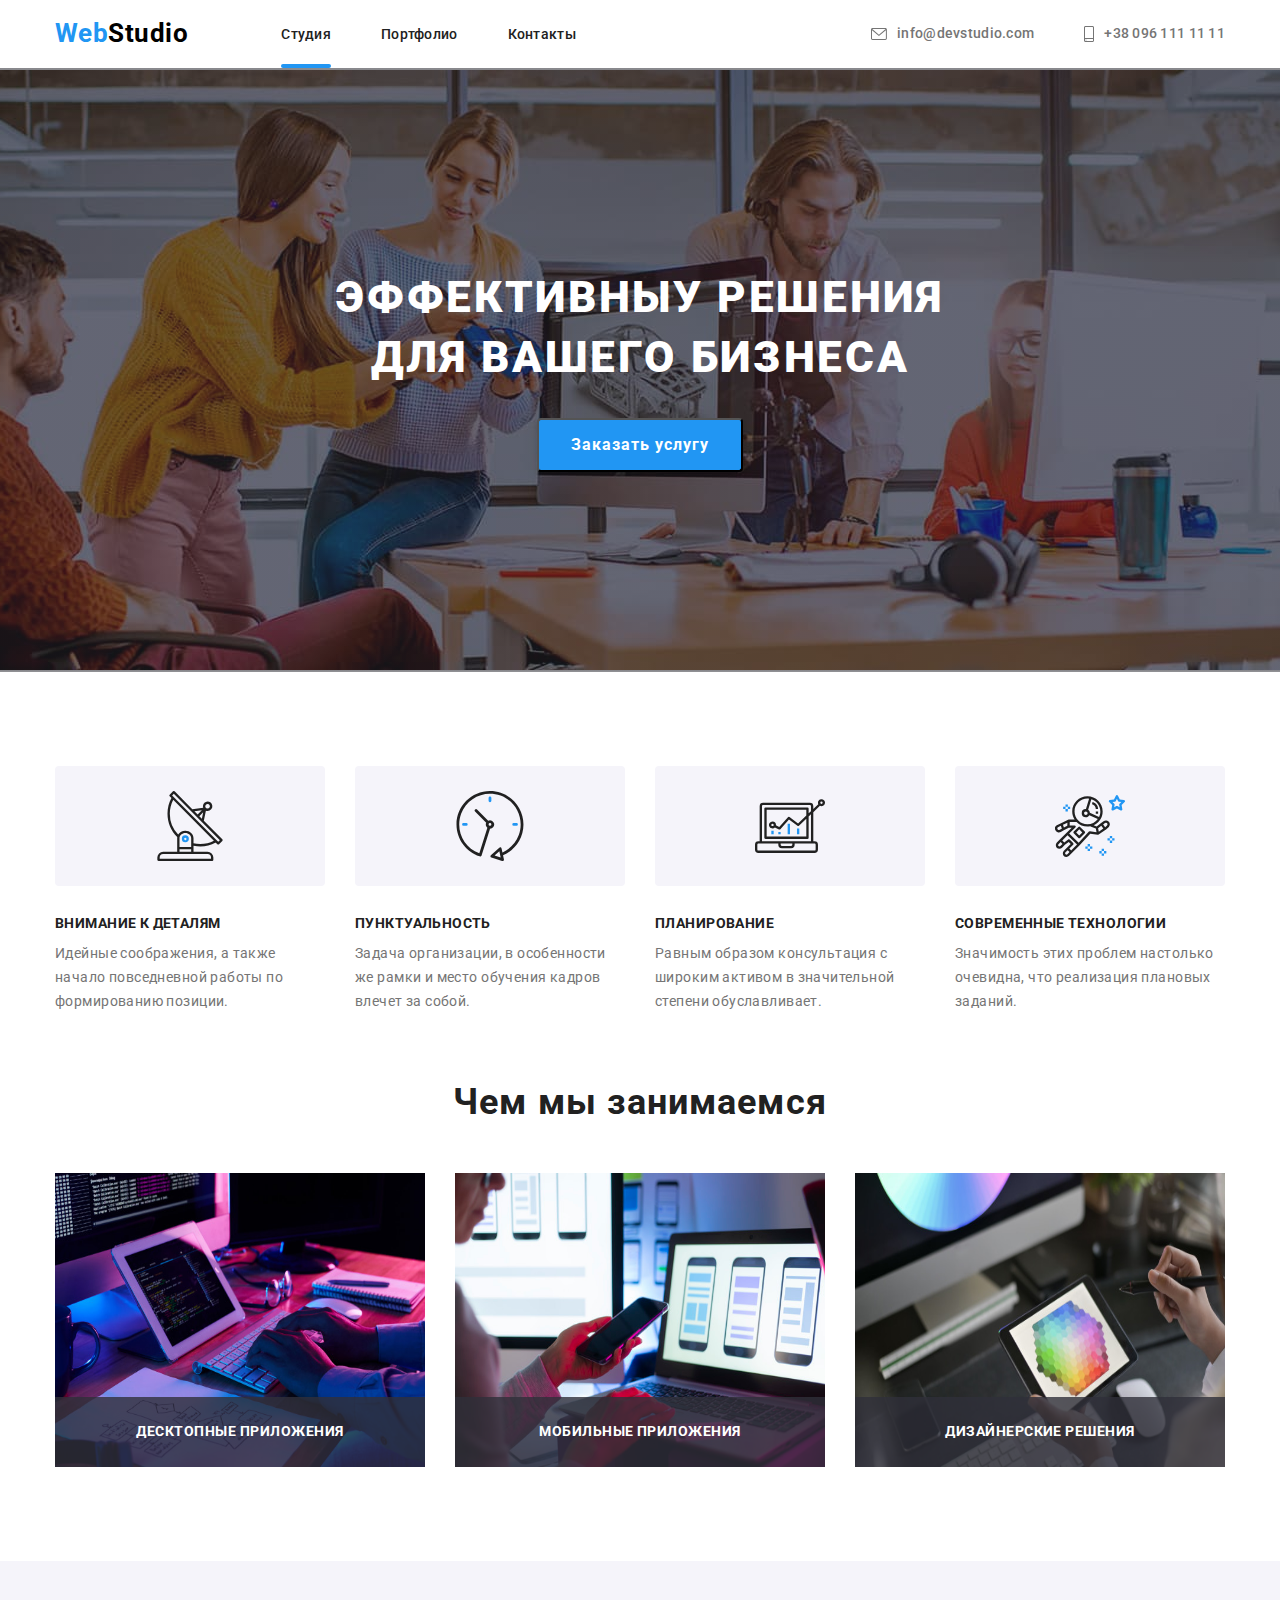
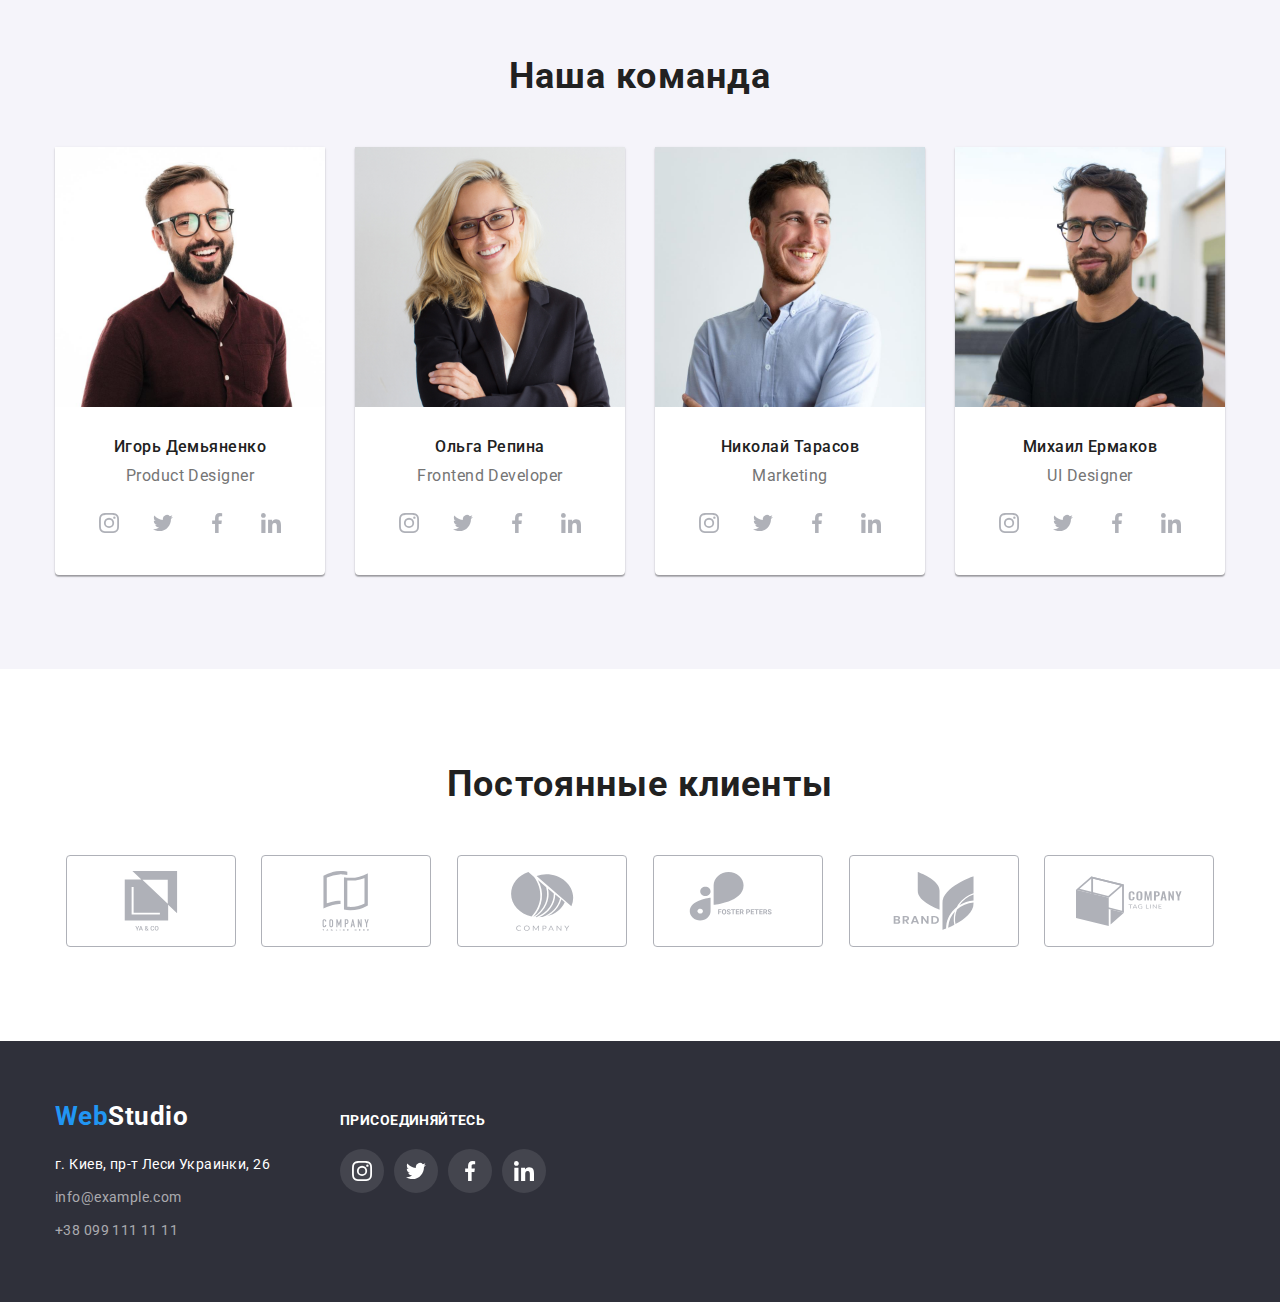
==== commit 802df68d: "перехід" ====
--- a/index.html
+++ b/index.html
@@ -34,16 +34,16 @@
         </nav>
 
         <ul class="contacts">
-          <li>
-            <a href="mailto:info@devstudio.com">
+          <li class="contacts-mail">
+            <a class="mail-link" href="mailto:info@devstudio.com">
               <svg class="mail">
                 <use href="./image/symbol-defs-hover.svg#icon-mail"></use>
               </svg>
               info@devstudio.com
             </a>
           </li>
-          <li>
-            <a href="tel:+380961111111">
+          <li class="contacts-tel">
+            <a class="tel-link" href="tel:+380961111111">
               <svg class="tel">
                 <use href="./image/symbol-defs-hover.svg#icon-smartphone"></use>
               </svg>
--- a/css/styles.css
+++ b/css/styles.css
@@ -13,6 +13,10 @@
 *::after {
   box-sizing: border-box;
   margin: 0px;
+}
+
+img {
+  display: block;
 }
 
 :root {
@@ -75,8 +79,8 @@
 /* =====хедер======= */
 
 .page-header {
-  padding-top: 24px;
-  padding-bottom: 25px;
+  /* padding-top: 24px;
+  padding-bottom: 25px; */
   background: #ffffff;
 }
 
@@ -120,6 +124,12 @@
   flex-direction: row;
   gap: 50px;
 }
+
+.site-nav li {
+  padding-top: 24px;
+  padding-bottom: 25px;
+}
+
 .site-nav a {
   color: var(--title-text-color);
   font-size: 14px;
@@ -127,6 +137,9 @@
   font-weight: 500;
   font-size: 14px;
   line-height: 1.14;
+  transition-property: color;
+  transition-duration: 250ms;
+  transition-timing-function: cubic-bezier(0.4, 0, 0.2, 1);
 }
 .site-nav a:hover,
 .site-nav a:focus {
@@ -152,12 +165,26 @@
   align-items: center;
 }
 
-.contacts :hover,
-.contacts :focus,
-.contacts :hover .mail,
-.contacts :focus .mail,
-.contacts :hover .tel,
-.contacts :focus .tel {
+.mail-link {
+  transition-property: color;
+  transition-duration: 250ms;
+  transition-timing-function: cubic-bezier(0.4, 0, 0.2, 1);
+}
+
+.tel-link {
+  transition-property: color;
+  transition-duration: 250ms;
+  transition-timing-function: cubic-bezier(0.4, 0, 0.2, 1);
+}
+
+/* .contacts:hover,
+.contacts:focus, */
+.contacts-mail:hover a,
+.contacts-tel:hover a,
+.contacts-mail:hover .mail,
+.contacts-mail:focus .mail,
+.contacts-tel:hover .tel,
+.contacts-tel:focus .tel {
   color: var(--accent-text-color);
   fill: var(--accent-text-color);
 }
@@ -169,6 +196,9 @@
   border: 0;
   margin-right: 10px;
   fill: var(--primary-text-color);
+  transition-property: fill;
+  transition-duration: 250ms;
+  transition-timing-function: cubic-bezier(0.4, 0, 0.2, 1);
 }
 .tel {
   display: block;
@@ -178,6 +208,10 @@
   border: 0;
   margin-right: 10px;
   fill: var(--primary-text-color);
+  transition-property: fill;
+  transition-duration: 250ms;
+  transition-timing-function: cubic-bezier(0.4, 0, 0.2, 1);
+
   /* outline: 2px solid red; */
 }
 
@@ -200,8 +234,9 @@
   background: #2196f3;
   border-radius: 2px;
 
-  bottom: -100%;
+  bottom: 0;
   left: 0%;
+  /* transform: translateY(-100%); */
 }
 
 /*========= hero ===========*/
@@ -517,7 +552,7 @@
   display: flex;
   justify-content: center;
   align-items: center;
-  transition-property: background-color;
+  transition-property: background-color, fill;
   transition-duration: 250ms;
   transition-timing-function: cubic-bezier(0.4, 0, 0.2, 1);
 }
@@ -576,7 +611,6 @@
   transition-duration: 250ms;
   transition-timing-function: cubic-bezier(0.4, 0, 0.2, 1);
 
-
   /* outline: 2px solid blue; */
 }
 .icon-klient {
@@ -586,22 +620,20 @@
   transition-property: fill;
   transition-duration: 250ms;
   transition-timing-function: cubic-bezier(0.4, 0, 0.2, 1);
-
 }
 
 .icon-team {
   flex: var(--primary-text-color);
 }
-
+/* 
 .linkpo {
 }
 
 .klient-package,
 .linkpo,
-.icon-klient
-.klient-package,
+.icon-klient .klient-package,
 .card-company {
-  }
+} */
 
 /* .klient-package:hover, */
 .card-company:hover,
@@ -645,9 +677,6 @@
   gap: 10px;
 }
 
-
-
-
 .section-footer {
   background-color: #2f303a;
 }
@@ -715,7 +744,7 @@
   align-items: center;
   background: rgba(255, 255, 255, 0.1);
   fill: #ffffff;
-  transition-property: background-color:;
+  transition-property: background-color;
   transition-duration: 250ms;
   transition-timing-function: cubic-bezier(0.4, 0, 0.2, 1);
 }
@@ -724,7 +753,6 @@
 .social-link-footer:focus {
   background-color: var(--accent-text-color);
 }
-
 
 /* =======================================Portfolio========================================= */
 
@@ -759,6 +787,9 @@
   padding-bottom: 6px;
   padding-left: 22px;
   padding-right: 22px;
+  transition-property: background-color, color;
+  transition-duration: 250ms;
+  transition-timing-function: cubic-bezier(0.4, 0, 0.2, 1);
 }
 
 .filter-button:hover,
@@ -802,6 +833,9 @@
 .card-work {
   display: flex;
   flex-direction: column;
+  transition-property: box-shadow;
+  transition-duration: 250ms;
+  transition-timing-function: cubic-bezier(0.4, 0, 0.2, 1);
 }
 
 .card-work:hover,
@@ -829,3 +863,29 @@
   line-height: 1.88;
   letter-spacing: 0.03em;
 }
+
+.img-work {
+  /* content: ''; */
+  position: relative;
+  overflow: hidden;
+}
+
+.open-card {
+  content: '';
+  position: absolute;
+  background: rgba(33, 150, 243, 0.9);
+  font-weight: 400;
+  font-size: 18px;
+  line-height: 1.56;
+  letter-spacing: 0.03em;
+  padding: 63px 24px;
+  color: #ffffff;
+  transform: translateY(0%);
+  transition-property: transform;
+  transition-duration: 250ms;
+  transition-timing-function: cubic-bezier(0.4, 0, 0.2, 1);
+}
+
+.card-work:hover .open-card {
+  transform: translateY(-100%);
+}
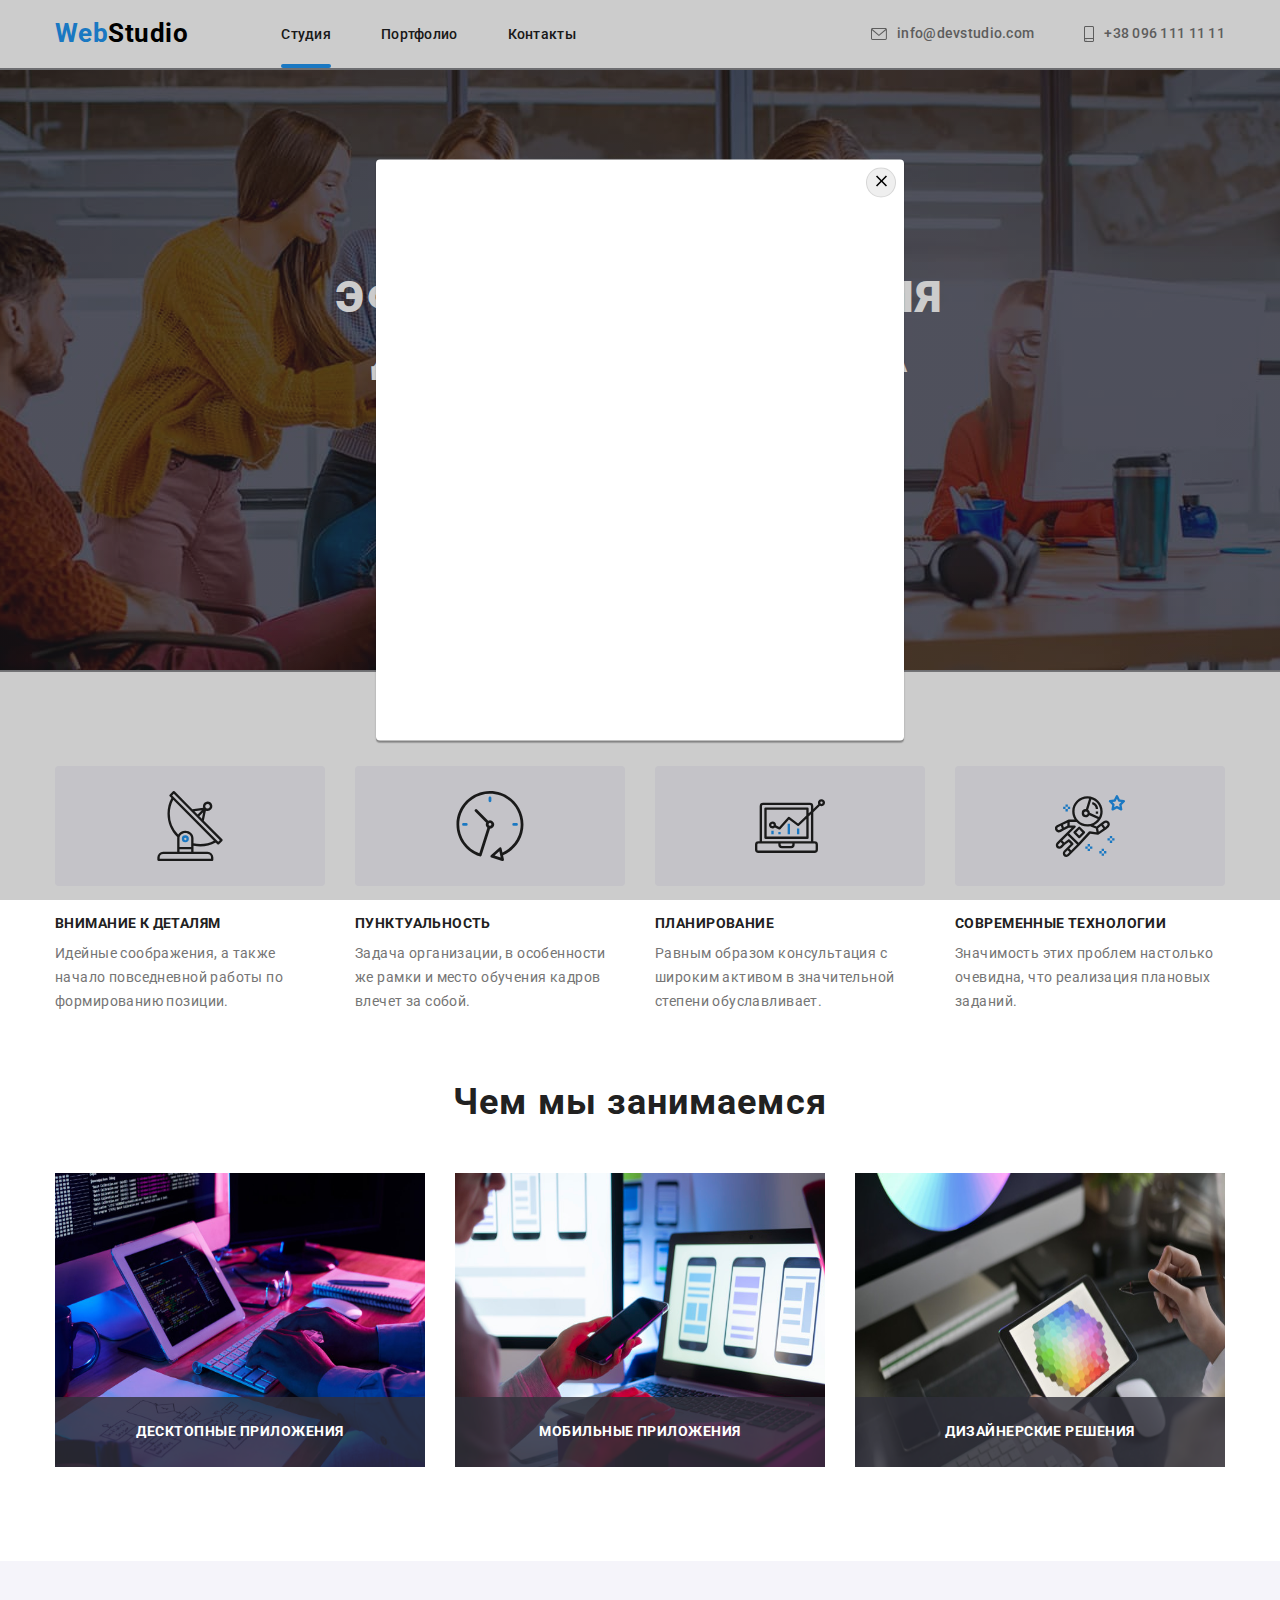
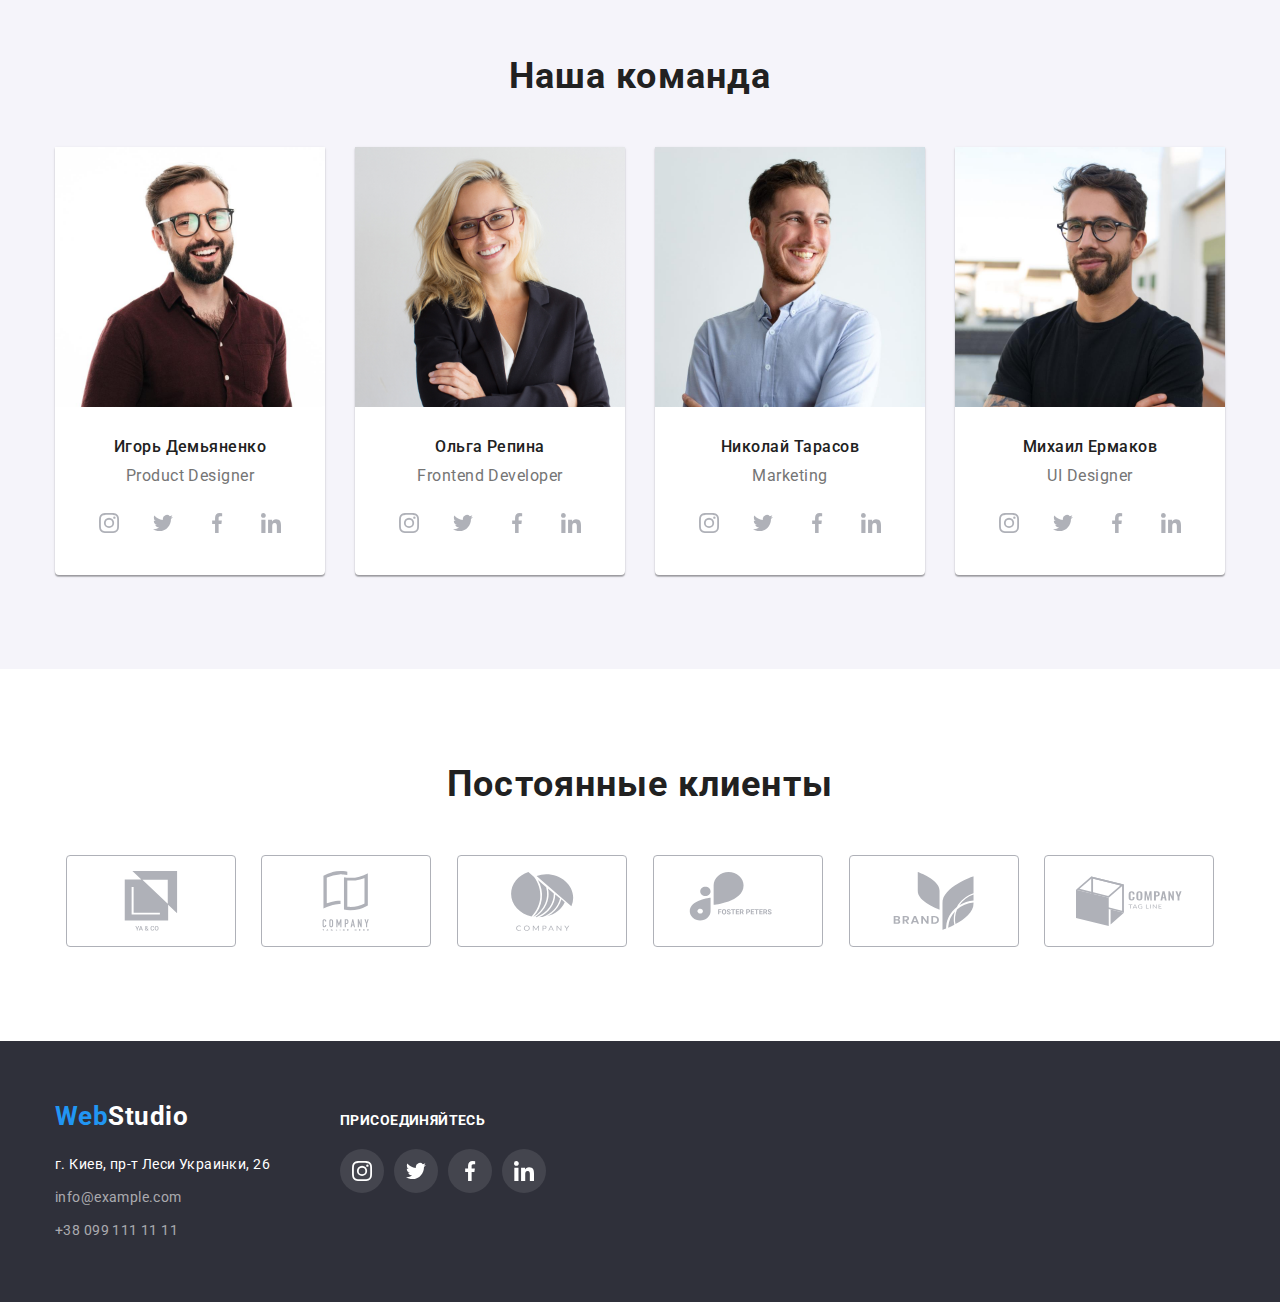
==== commit 18f95130: "Сдача ДЗ" ====
--- a/index.html
+++ b/index.html
@@ -62,7 +62,7 @@
       <section class="hero">
         <div class="container">
           <h1 class="hero-title">ЭФФЕКТИВНЫУ РЕШЕНИЯ ДЛЯ ВАШЕГО БИЗНЕСА</h1>
-          <button type="button" class="hero-button">Заказать услугу</button>
+          <button type="button" class="hero-button" data-modal-open>Заказать услугу</button>
         </div>
       </section>
 
@@ -477,5 +477,20 @@
         </div>
       </section>
     </footer>
+
+    <!-- ====================== Model ==================== -->
+
+    <div class="backdrop" data-modal is-hidden>
+      <div class="model">
+        <button class="model-button" type="button" data-modal-close>
+          <svg class="close" width="18px" height="18px">
+            <use href="./image/symbol-defs-hover.svg#icon-close-black"></use>
+          </svg>
+
+          <script src="./js/modal.js"></script>
+          <script src="./js/main.js"></script>
+        </button>
+      </div>
+    </div>
   </body>
 </html>
--- a/css/styles.css
+++ b/css/styles.css
@@ -889,3 +889,49 @@
 .card-work:hover .open-card {
   transform: translateY(-100%);
 }
+.backdrop {
+  width: 100%;
+  height: 100%;
+  background: rgba(0, 0, 0, 0.2);
+  position: fixed;
+  top: 0;
+  transition-property: visibility, pointer-events, opacity;
+  transition-duration: 1250ms;
+  transition-timing-function: cubic-bezier(0.4, 0, 0.2, 1);
+}
+
+.model {
+  position: absolute;
+  width: 528px;
+  min-height: 581px;
+  background: #ffffff;
+  box-shadow: 0px 1px 3px rgba(0, 0, 0, 0.12), 0px 1px 1px rgba(0, 0, 0, 0.14),
+    0px 2px 1px rgba(0, 0, 0, 0.2);
+  border-radius: 4px;
+  top: 50%;
+  left: 50%;
+  transform: translate(-50%, -50%);
+}
+
+.model-button {
+  position: absolute;
+  width: 30px;
+  height: 30px;
+  border: 1px solid rgba(0, 0, 0, 0.1);
+  border-radius: 50%;
+  right: 8px;
+  top: 8px;
+  padding: 0;
+}
+
+.close {
+  justify-items: center;
+  align-items: center;
+  fill: #000000;
+}
+
+.is-hidden {
+  visibility: hidden;
+  opacity: 0;
+  pointer-events: none;
+}
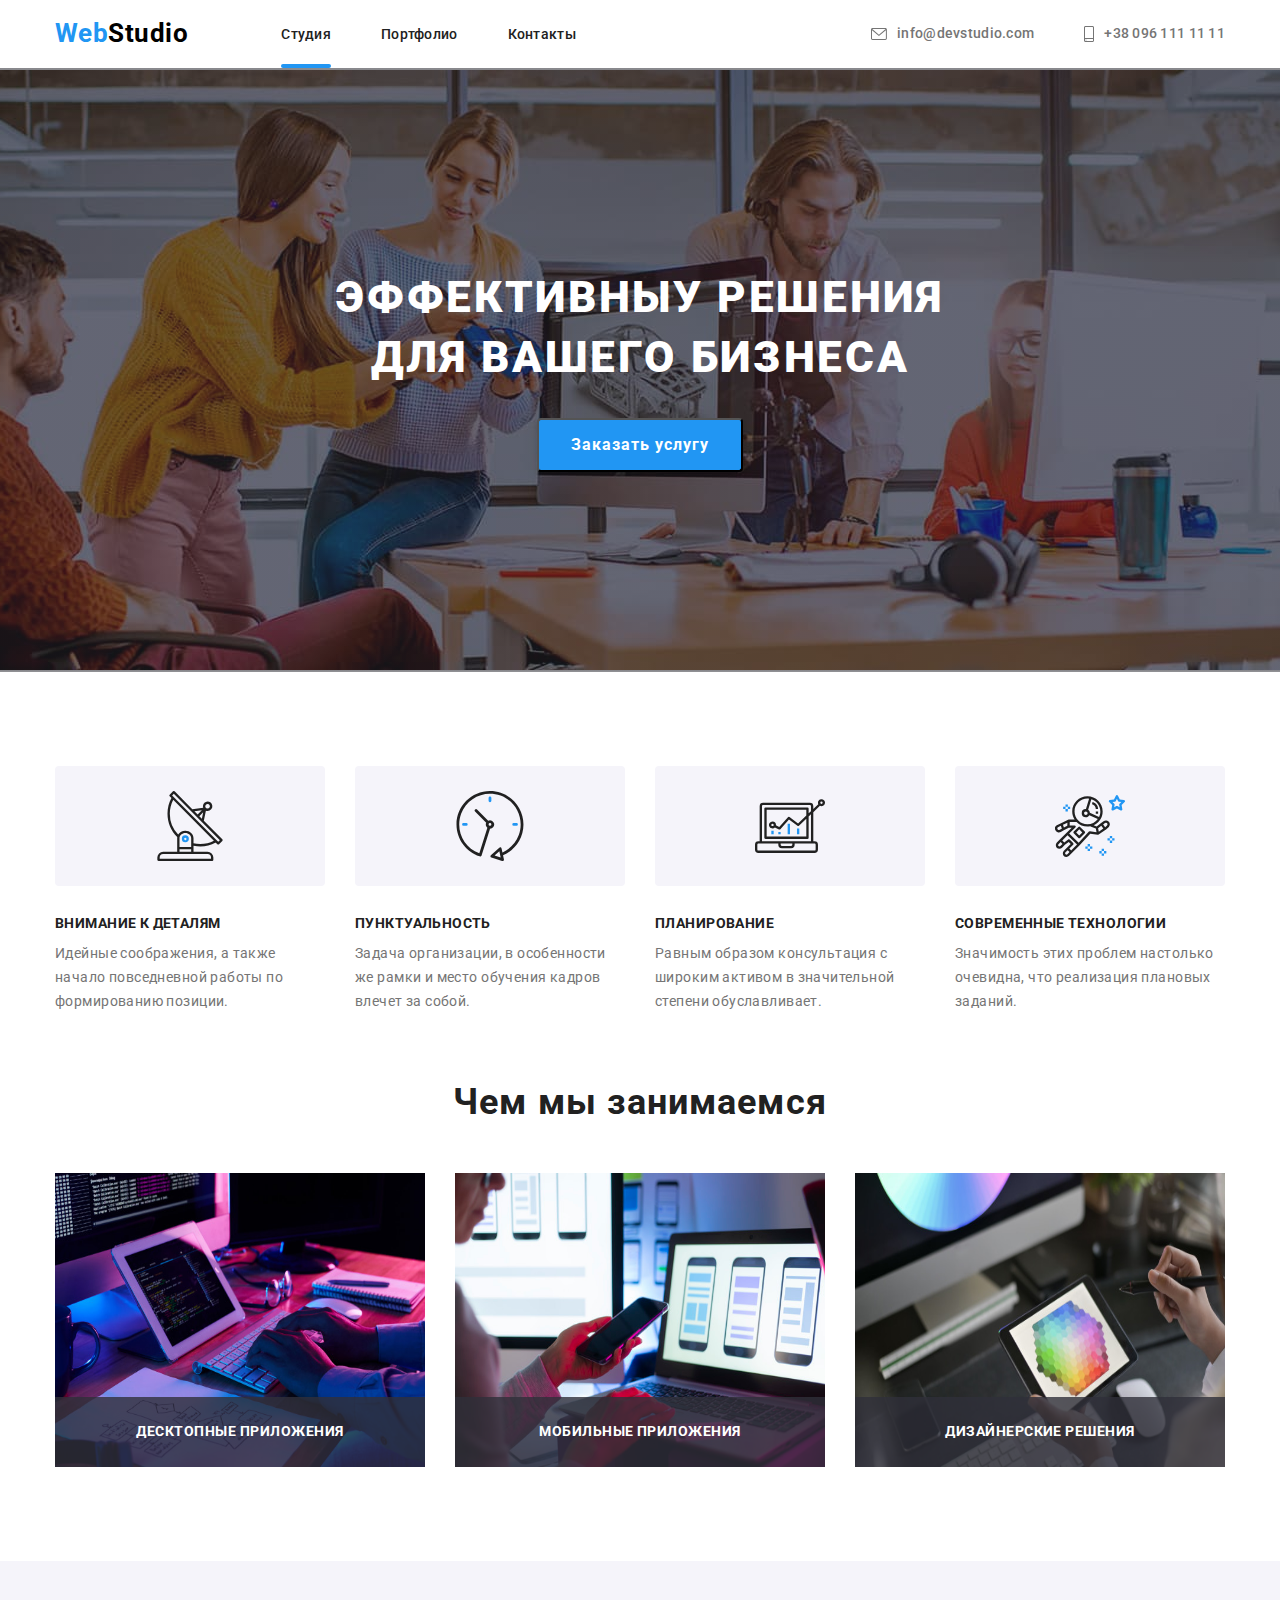
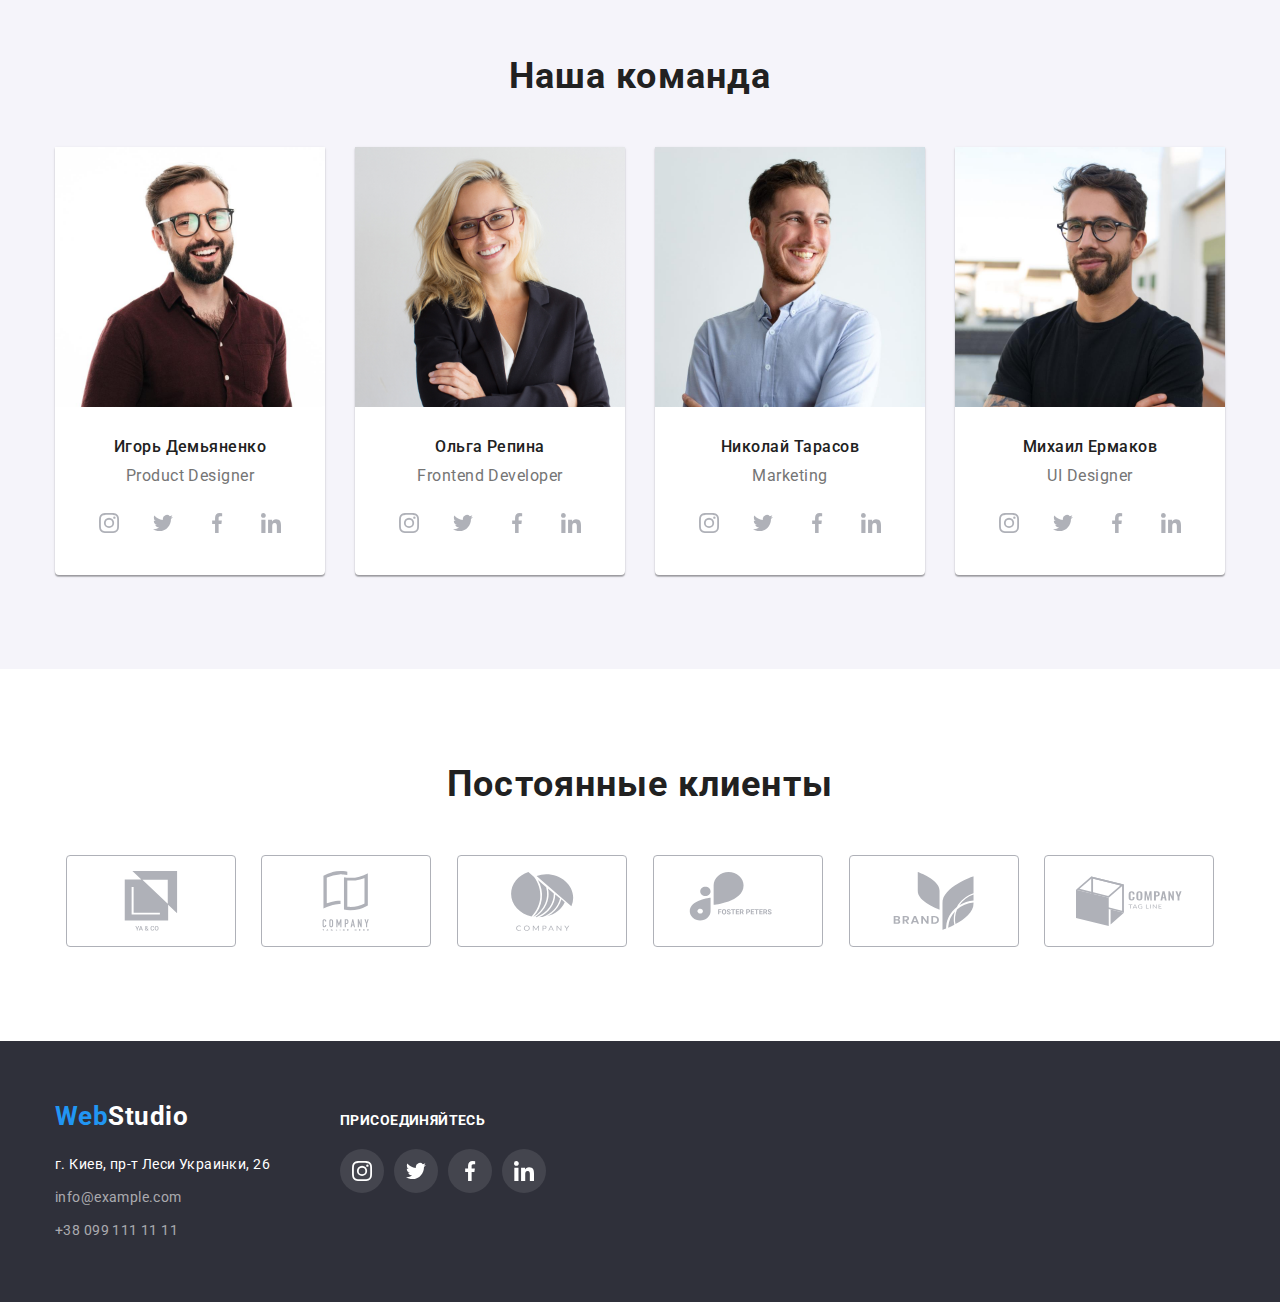
==== commit 02674dc4: "добавил ис хидинг" ====
--- a/index.html
+++ b/index.html
@@ -480,7 +480,7 @@
 
     <!-- ====================== Model ==================== -->
 
-    <div class="backdrop" data-modal is-hidden>
+    <div class="backdrop is-hidden" data-modal>
       <div class="model">
         <button class="model-button" type="button" data-modal-close>
           <svg class="close" width="18px" height="18px">
